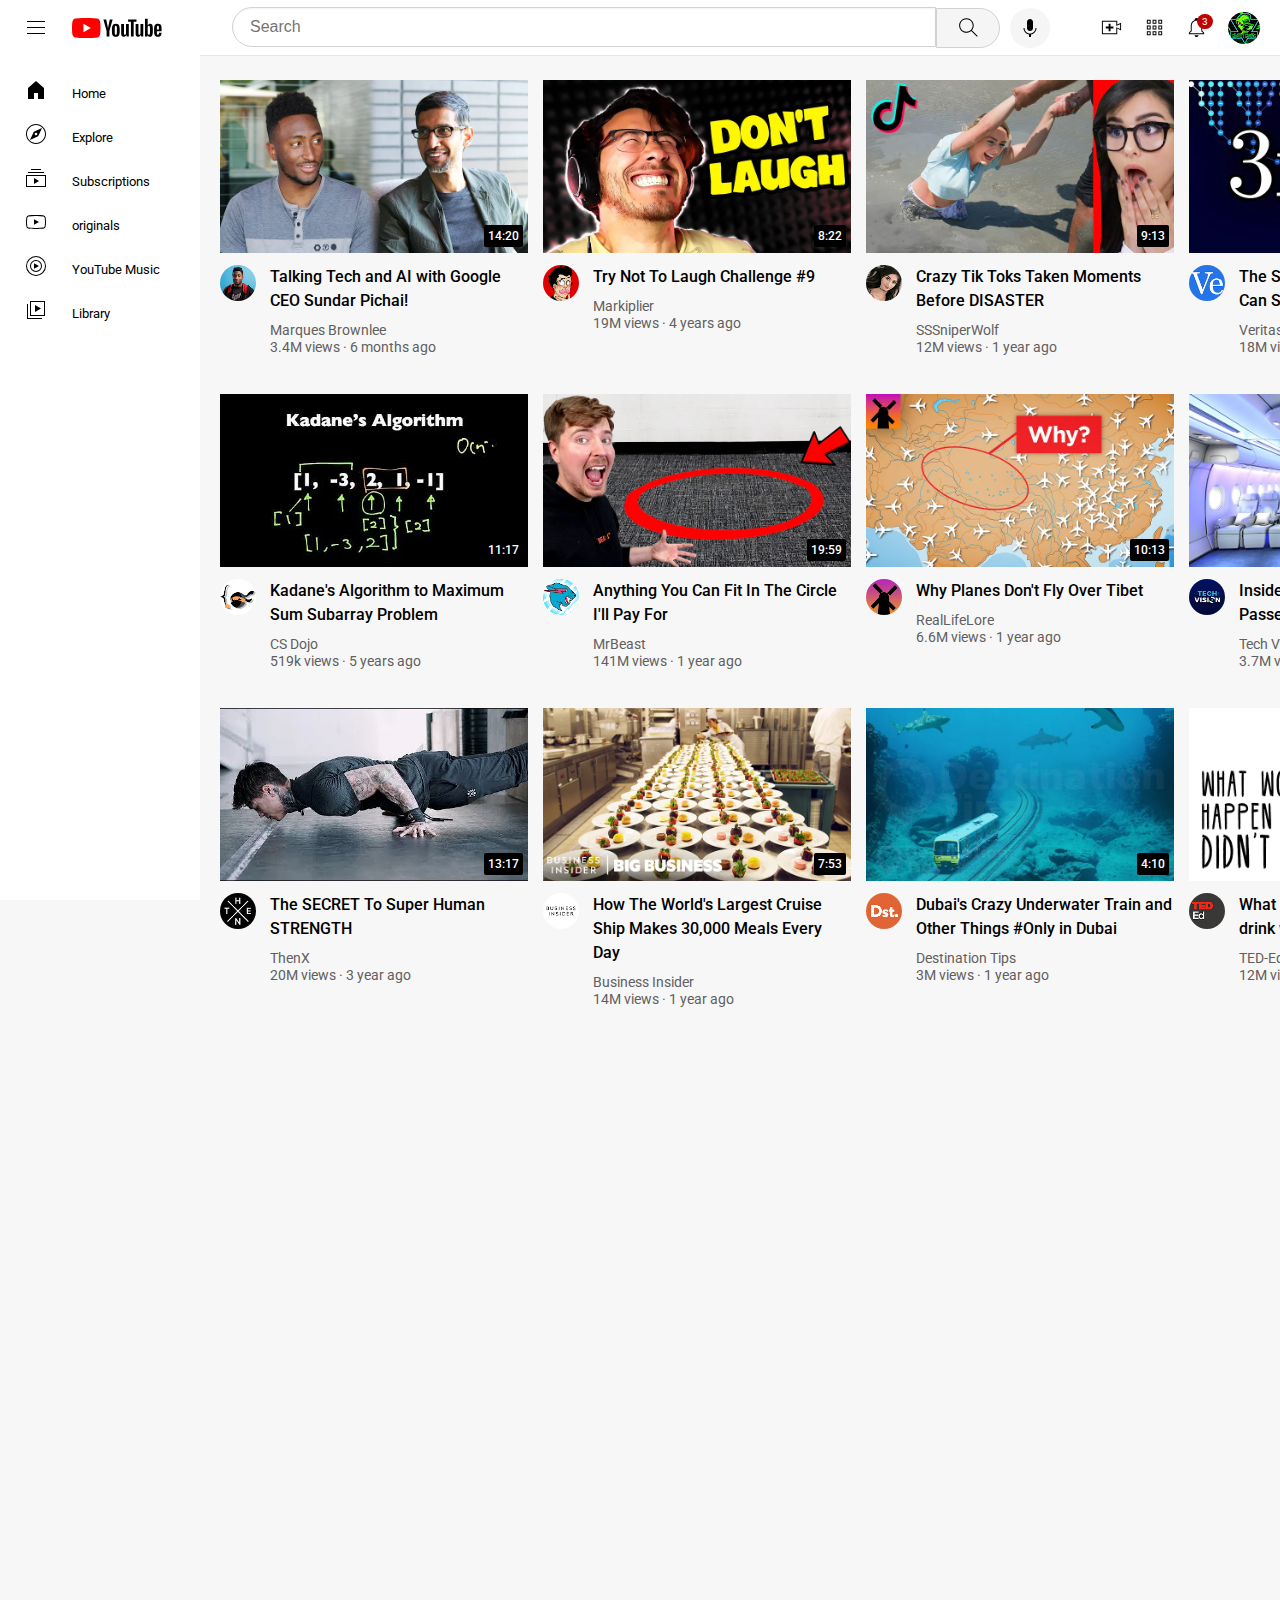
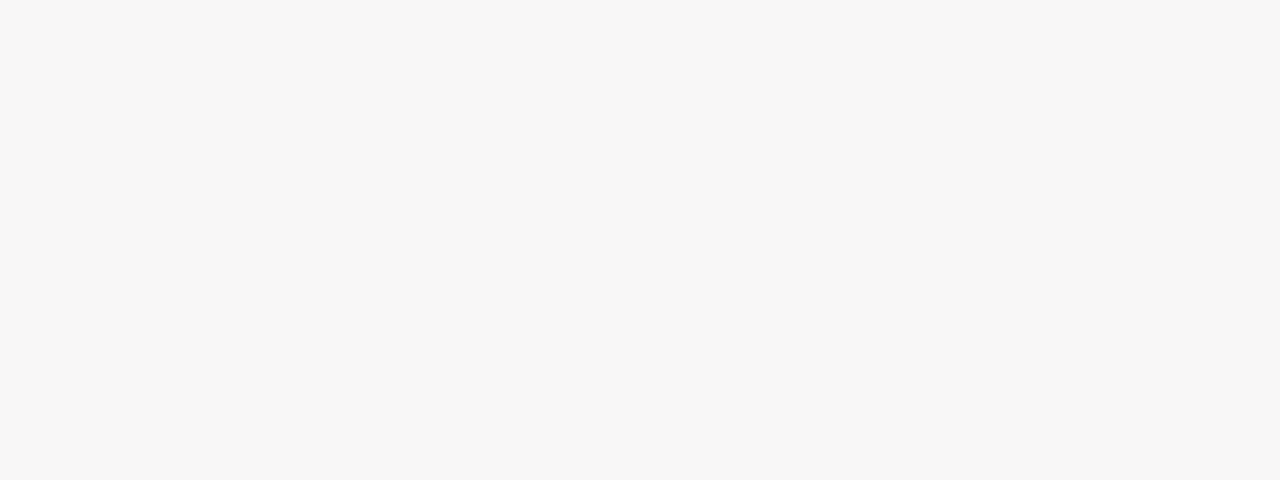
==== Youtube.html @ 6beac02d "Add files via upload" ====
<!DOCTYPE html>
<html lang="en">
  <head>
    <link rel="preconnect" href="https://fonts.googleapis.com" />
    <link rel="preconnect" href="https://fonts.gstatic.com" crossorigin />
    <link
      href="https://fonts.googleapis.com/css2?family=Montserrat:ital,wght@0,500;1,500&family=Roboto:wght@400;500;700&display=swap"
      rel="stylesheet"
    />
    <meta charset="UTF-8" />
    <meta name="viewport" content="width=device-width, initial-scale=1.0" />
    <title>Youtube.com clone</title>
    <link rel="stylesheet" href="Youtube-general.css" />
    <link rel="stylesheet" href="Youtube.css" />
    <link rel="stylesheet" href="Youtube-header.css" />
    <link rel="stylesheet" href="Side-bar.css" />
  </head>


  <body>
    <div class="header">
      <div class="left-section">
        <img
          class="hamburger-menue"
          src="Youtube header icon/hamburger-menu.svg"
        />
        <img class="youtube-logo" src="Youtube header icon/youtube-logo.svg" />
      </div>


      <div class="middle-section">
        <input class="search-bar" type="text" placeholder="Search" />
        <button class="search-button">
          <img class="search-icon" src="Youtube header icon/search.svg" />
          <div class="Tooltip">Search</div>
        </button>
        <button class="voice-search-button">
          <img
            class="voice-icon"
            src="Youtube header icon/voice-search-icon.svg"
          />
          <div class="Tooltip">Search with your voice</div>
        </button>
      </div>


      <div class="right-section">
        <div class="upload-icon-container">
          <img class="upload-icon" src="Youtube header icon/upload.svg" />
          <div class="Tooltip">Create</div>
        </div>
        <div class="youtube-apps-icon-container">
          <img
            class="youtube-apps-icon"
            src="Youtube header icon/youtube-apps.svg"
          />
          <div class="Tooltip">YouTube apps</div>
        </div>

        <div class="notification-icon-container">
          <div class="notification-icon-container1">
            <img
              class="notification-icon"
              src="Youtube header icon/notifications.svg"
            />
            <div class="Tooltip">Notifications</div>
          </div>
          <div class="notification-count">3</div>
        </div>
        <img
          class="channel-icon"
          src="Youtube header icon/my channel icon.jpg"
        />
      </div>
    </div>


    <nav class="sidebar">
      <div class="sidebar-link">
        <img class="sidebar-icon" src="Youtube sidebar icon/home.svg" />
        <div>Home</div>
      </div>
      <div class="sidebar-link">
        <img class="sidebar-icon" src="Youtube sidebar icon/explore.svg" />
        <div>Explore</div>
      </div>
      <div class="sidebar-link">
        <img
          class="sidebar-icon"
          src="Youtube sidebar icon/subscriptions.svg"
        />
        <div>Subscriptions</div>
      </div>
      <div class="sidebar-link">
        <img class="sidebar-icon" src="Youtube sidebar icon/originals.svg" />
        <div>originals</div>
      </div>
      <div class="sidebar-link">
        <img
          class="sidebar-icon"
          src="Youtube sidebar icon/youtube-music.svg"
        />
        <div>YouTube Music</div>
      </div>
      <div class="sidebar-link">
        <img class="sidebar-icon" src="Youtube sidebar icon/library.svg" />
        <div>Library</div>
      </div>
    </nav>

<main>
  <section class="video-grid">
    <div class="video-preview">
      <div class="thumbnail-row">
        <a
          href="https://www.youtube.com/watch?v=n2RNcPRtAiY"
          target="_blank"
          class="video-title-link"
        >
          <img class="thumbnail" src="Thumbnails/thumbnail-1.webp" />
        </a>
        <div class="video-time">14:20</div>
      </div>
      <div class="video-info-grid">
        <div class="channel-picture">
          <a
          href="https://www.youtube.com/c/mkbhd"
          target="_blank"
          class="video-title-link">
          <img
            class="profile-picture"
            src="Channel profile picture/channel-1.jpeg"
          />
          </a>
        </div>
        <div class="video-info">
          <a
            href="https://www.youtube.com/watch?v=n2RNcPRtAiY"
            target="_blank"
            class="video-title-link"
            ><p class="video-title">
              Talking Tech and AI with Google CEO Sundar Pichai!
            </p>
          </a>
          <p class="video-author">Marques Brownlee</p>
          <p class="video-stats">3.4M views &centerdot; 6 months ago</p>
        </div>
      </div>
    </div>
  


    <div class="video-preview">
      <div class="thumbnail-row">
        <a href="https://www.youtube.com/watch?v=mP0RAo9SKZk" target="_blank" class="video-title-link">
          <img class="thumbnail" src="Thumbnails/thumbnail-2.webp " />
        </a>
        <div class="video-time">8:22</div>
      </div>
      <div class="video-info-grid">
        <div class="channel-picture">
          <a href="https://www.youtube.com/c/markiplier" target="_blank">
          <img
            class="profile-picture"
            src="Channel profile picture/channel-2.jpeg"
          />
          </a>
        </div>
        <div class="video-info">
          <a href="https://www.youtube.com/watch?v=mP0RAo9SKZk" target="_blank" class="video-title-link">
            <p class="video-title">Try Not To Laugh Challenge #9</p>
          </a>
          <p class="video-author">Markiplier</p>
          <p class="video-stats">19M views &centerdot; 4 years ago</p>
        </div>
      </div>
    </div>


    <div class="video-preview">
      <div class="thumbnail-row">
        <a href="https://www.youtube.com/watch?v=FgjPQQeTh1w" target="_blank" class="video-title-link">
          <img class="thumbnail" src="Thumbnails/thumbnail-3.webp" />
        </a>
        <div class="video-time">9:13</div>
      </div>
      <div class="video-info-grid">
        <div class="channel-picture">
          <a href="https://www.youtube.com/user/SSSniperWolf" target="_blank">
          <img
            class="profile-picture"
            src="Channel profile picture/channel-3.jpeg"
          />
          </a>
        </div>
        <div class="video-info">
          <a href="https://www.youtube.com/watch?v=FgjPQQeTh1w" target="_blank" class="video-title-link">
            <p class="video-title">
              Crazy Tik Toks Taken Moments Before DISASTER
            </p>
          </a>
          <p class="video-author">SSSniperWolf</p>
          <p class="video-stats">12M views &centerdot; 1 year ago</p>
        </div>
      </div>
    </div>


    <div class="video-preview">
      <div class="thumbnail-row">
        <a href="https://www.youtube.com/watch?v=094y1Z2wpJg" target="_blank" class="video-title-link">
          <img class="thumbnail" src="Thumbnails/thumbnail-4.webp " />
        </a>
        <div class="video-time">22:09</div>
      </div>
      <div class="video-info-grid">
        <div class="channel-picture">
          <a href="https://www.youtube.com/c/veritasium" target="_blank">
          <img
            class="profile-picture"
            src="Channel profile picture/channel-4.jpeg"
          />
          </a>
        </div>
        <div class="video-info">
          <a href="https://www.youtube.com/watch?v=094y1Z2wpJg" target="_blank" class="video-title-link">
            <p class="video-title">
              The Simplest Math Problem No One Can Solve - Collatz Conjecture
            </p>
          </a>
          <p class="video-author">Veritasium</p>
          <p class="video-stats">18M views &centerdot; 4 months ago</p>
        </div>
      </div>
    </div>


    <div class="video-preview">
      <div class="thumbnail-row">
        <a href="https://www.youtube.com/watch?v=86CQq3pKSUw" target="_blank" class="video-title-link">
          <img class="thumbnail" src="Thumbnails/thumbnail-5.webp" />
        </a>
        <div class="video-time">11:17</div>
      </div>
      <div class="video-info-grid">
        <div class="channel-picture">
          <a href="https://www.youtube.com/c/CSDojo" target="_blank">
          <img
            class="profile-picture"
            src="Channel profile picture/channel-5.jpeg"
          />
        </a>
        </div>
        <div class="video-info">
          <a href="https://www.youtube.com/watch?v=86CQq3pKSUw" target="_blank" class="video-title-link">
            <p class="video-title">
              Kadane's Algorithm to Maximum Sum Subarray Problem
            </p>
          </a>
          <p class="video-author">CS Dojo</p>
          <p class="video-stats">519k views &centerdot; 5 years ago</p>
        </div>
      </div>
    </div>


    <div class="video-preview">
      <div class="thumbnail-row">
        <a href="https://www.youtube.com/watch?v=yXWw0_UfSFg" target="_blank" class="video-title-link">
          <img class="thumbnail" src="Thumbnails/thumbnail-6.webp " />
        </a>
        <div class="video-time">19:59</div>
      </div>
      <div class="video-info-grid">
        <div class="channel-picture">
          <a href="https://www.youtube.com/c/MrBeast6000" target="_blank">
          <img
            class="profile-picture"
            src="Channel profile picture/channel-6.jpeg"
          />
        </a>
        </div>
        <div class="video-info">
          <a href="https://www.youtube.com/watch?v=yXWw0_UfSFg" target="_blank" class="video-title-link">
            <p class="video-title">
              Anything You Can Fit In The Circle I'll Pay For
            </p>
          </a>
          <p class="video-author">MrBeast</p>
          <p class="video-stats">141M views &centerdot; 1 year ago</p>
        </div>
      </div>
    </div>


    <div class="video-preview">
      <div class="thumbnail-row">
        <a href="https://www.youtube.com/watch?v=fNVa1qMbF9Y" target="_blank" class="video-title-link">
          <img class="thumbnail" src="Thumbnails/thumbnail-7.webp " />
        </a>
        <div class="video-time">10:13</div>
      </div>
      <div class="video-info-grid">
        <div class="channel-picture">
          <a href="https://www.youtube.com/channel/UCP5tjEmvPItGyLhmjdwP7Ww" target="_blank">
          <img
            class="profile-picture"
            src="Channel profile picture/channel-7.jpeg"
          />
        </a>
        </div>
        <div class="video-info">
          <a href="https://www.youtube.com/watch?v=fNVa1qMbF9Y" target="_blank" class="video-title-link">
            <p class="video-title">Why Planes Don't Fly Over Tibet</p>
          </a>
          <p class="video-author">RealLifeLore</p>
          <p class="video-stats">6.6M views &centerdot; 1 year ago</p>
        </div>
      </div>
    </div>


    <div class="video-preview">
      <div class="thumbnail-row">
        <a href="https://www.youtube.com/watch?v=lFm4EM1juls" target="_blank" class="video-title-link">
          <img class="thumbnail" src="Thumbnails/thumbnail-8.webp " />
        </a>
        <div class="video-time">7:12</div>
      </div>
      <div class="video-info-grid">
        <div class="channel-picture">
          <a href="https://www.youtube.com/channel/UCHAK6CyegY22Zj2GWrcaIxg" target="_blank">
          <img
            class="profile-picture"
            src="Channel profile picture/channel-8.jpeg"
          />
        </a>
        </div>
        <div class="video-info">
          <a href="https://www.youtube.com/watch?v=lFm4EM1juls" target="_blank" class="video-title-link">
            <p class="video-title">
              Inside The World's Biggest Passenger Plane
            </p>
          </a>
          <p class="video-author">Tech Vision</p>
          <p class="video-stats">3.7M views &centerdot; 10 months ago</p>
        </div>
      </div>
    </div>


    <div class="video-preview">
      <div class="thumbnail-row">
        <a href="https://www.youtube.com/watch?v=ixmxOlcrlUc" target="_blank" class="video-title-link">
          <img class="thumbnail" src="Thumbnails/thumbnail-9.webp " />
        </a>

        <div class="video-time">13:17</div>
      </div>
      <div class="video-info-grid">
        <div class="channel-picture">
          <a href="https://www.youtube.com/c/OFFICIALTHENXSTUDIOS" target="_blank">
          <img
            class="profile-picture"
            src="Channel profile picture/channel-9.jpeg"
          />
        </a>
        </div>
        <div class="video-info">
          <a href="https://www.youtube.com/watch?v=ixmxOlcrlUc" target="_blank" class="video-title-link">
            <p class="video-title">The SECRET To Super Human STRENGTH</p>
          </a>
          <p class="video-author">ThenX</p>
          <p class="video-stats">20M views &centerdot; 3 year ago</p>
        </div>
      </div>
    </div>


    <div class="video-preview">
      <div class="thumbnail-row">
        <a href="https://www.youtube.com/watch?v=R2vXbFp5C9o" target="_blank" class="video-title-link">
          <img class="thumbnail" src="Thumbnails/thumbnail-10.webp " />
        </a>
        <div class="video-time">7:53</div>
      </div>
      <div class="video-info-grid">
        <div class="channel-picture">
          <a href="https://www.youtube.com/user/businessinsider" target="_blank">
          <img class="profile-picture"
            src="Channel profile picture/channel-10.jpeg"
          />
        </a>
        </div>
        <div class="video-info">
          <a href="https://www.youtube.com/watch?v=R2vXbFp5C9o" target="_blank" class="video-title-link">
            <p class="video-title">
              How The World's Largest Cruise Ship Makes 30,000 Meals Every Day
            </p></a
          >
          <p class="video-author">Business Insider</p>
          <p class="video-stats">14M views &centerdot; 1 year ago</p>
        </div>
      </div>
    </div>


    <div class="video-preview">
      <div class="thumbnail-row">
        <a href="https://www.youtube.com/watch?v=0nZuYyXET3s" target="_blank" class="video-title-link">
          <img class="thumbnail" src="Thumbnails/thumbnail-11.webp " />
        </a>
        <div class="video-time">4:10</div>
      </div>
      <div class="video-info-grid">
        <div class="channel-picture">
          <a href="https://www.youtube.com/@Destinationtips" target="_blank">
          <img
            class="profile-picture"
            src="Channel profile picture/channel-11.jpeg"
          />
        </a>
        </div>
        <div class="video-info">
          <a href="https://www.youtube.com/watch?v=0nZuYyXET3s" target="_blank" class="video-title-link">
            <p class="video-title">
              Dubai's Crazy Underwater Train and Other Things #Only in Dubai
            </p>
          </a>
          <p class="video-author">Destination Tips</p>
          <p class="video-stats">3M views &centerdot; 1 year ago</p>
        </div>
      </div>
    </div>


    <div class="video-preview">
      <div class="thumbnail-row">
        <a href=https://www.youtube.com/watch?v=9iMGFqMmUFs" target="_blank" class="video-title-link">
          <img class="thumbnail" src="Thumbnails/thumbnail-12.webp " />
        </a>
        <div class="video-time">4:51</div>
      </div>
      <div class="video-info-grid">
        <div class="channel-picture">
          <a href="https://www.youtube.com/@TEDEd" target="_blank">
          <img
            class="profile-picture"
            src="Channel profile picture/channel-12.jpeg"
          />
        </a>
        </div>
        <div class="video-info">
          <a href="https://www.youtube.com/watch?v=9iMGFqMmUFs" target="_blank" class="video-title-link">
            <p class="video-title">
              What would happen if you didn't drink water? - Mia Nacamulli
            </p>
          </a>
          <p class="video-author">TED-Ed</p>
          <p class="video-stats">12M views &centerdot; 5 years ago</p>
        </div>
      </div>
      </div>
  </section>
  </main>
  </body>
</html>
---- Youtube-general.css ----
p {
  margin-top: 0;
  margin-bottom: 0;
}
body {
  height: 2000px;
  margin: 0;
  padding-top: 80px;
  padding-left: 96px;
  padding-right: 24px;
  background-color: rgb(248, 247, 247);
  font-family: roboto, arial;
}
@media (min-width: 1200px) {
 body{
  padding-left:220px;
 }
}
---- Youtube.css ----
div {
  font-family: Roboto, arial;
}
.thumbnail {
  width: 100%;
}
.video-info {
  width: 258px;
}
.video-title {
  margin-top: 0;
  font-size: 14px;
  font-weight: 500;
  line-height: 20px;
  margin-bottom: 10px;
}
.video-author,
.video-stats {
  margin-top: 3px;
  font-size: 12px;
  color: rgb(96, 96, 96);
  line-height: 14px;
}
@media (min-width:1000px){
  .video-title{
   font-size:16px;
   line-height:24px;
  }
}
@media (min-width:1000px){
  .video-author,
  .video-stats{
    font-size:14px;
  }
}
.video-info-grid {
  display: grid;
  grid-template-columns: 50px 1fr;
}
.profile-picture {
  border-radius: 18px;
  width: 36px;
}
.thumbnail-row {
  position: relative;
  margin-bottom: 8px;
}
.video-grid {
  display: grid;
  grid-template-columns: 1fr 1fr 1fr;
  row-gap: 40px;
  column-gap: 15px;
}
@media (max-width: 800px){
  .video-grid{
    grid-template-columns:1fr 1fr;
  }
}
@media(min-width:801px) and (max-width:999px){
  .video-grid{
    grid-template-columns:1fr 1fr 1fr;
  }
}
@media(min-width:1000px){
  .video-grid{
    grid-template-columns:1fr 1fr 1fr 1fr;
  }
}

.hamburger-menue {
  margin-left: 24px;
  margin-right: 24px;
  height: 24px;
}
.youtube-logo {
  height: 20px;
}

.search-icon {
  height: 25px;
}
.search-button {
  border-width: 1px;
  border-color: rgb(211, 209, 209);
  border-style: solid;
  background-color: whitesmoke;
  height: 40px;
  width: 64px;
  margin: 0;
  border-radius: 0 40px 40px 0;
  cursor: pointer;
  position: relative;
}
.search-button .Tooltip,
.voice-search-button .Tooltip,
.upload-icon-container .Tooltip,
.youtube-apps-icon-container .Tooltip,
.notification-icon-container1 .Tooltip {
  position: absolute;
  background-color: rgba(0, 0, 0, 0.5);
  color: white;
  padding-top: 8px;
  padding-bottom: 8px;
  padding-left: 8px;
  padding-right: 8px;
  font-size: 12px;
  bottom: -35px;
  border-radius: 3px;
  opacity: 0;
  transition: opacity 0.15s;
  pointer-events: none;
  white-space: nowrap;
  z-index: 1080;
}
.search-button,
.voice-search-button,
.upload-icon-container,
.youtube-apps-icon-container,
.notification-icon-container1 {
  position: relative;
  display: flex;
  justify-content: center;
  align-items: center;
}
.search-button:hover .Tooltip,
.voice-search-button:hover .Tooltip,
.upload-icon-container:hover .Tooltip,
.youtube-apps-icon-container:hover .Tooltip,
.notification-icon-container1:hover .Tooltip {
  opacity: 1;
}
.voice-search-button {
  width: 40px;
  height: 40px;
  margin-left: 10px;
  background-color: whitesmoke;
  border: none;
  border-radius: 20px;
  cursor: pointer;
}
.voice-icon {
  height: 24px;
}
.upload-icon {
  height: 23px;
}
.youtube-apps-icon {
  height: 23px;
}
.notification-icon {
  width: 23px;
}
.channel-icon {
  height: 32px;
  border-radius: 16px;
}
.search-bar {
  flex: 1;
  margin-top: -1px;
  height: 36px;
  font-size: 16px;
  padding-left: 17px;
  border:1px solid rgb(211, 209, 209);
  border-radius: 40px 0 0 40px;
  box-shadow: inset 0px 1px 2px rgba(0, 0, 0, 0.05);
  width: 0;
}
.serach-bar::placeholder {
  font-size: 16px;
}
.video-time {
  position: absolute;
  background-color: black;
  color: white;
  border-radius: 2px;
  right: 5px;
  bottom: 10px;
  font-size: 12px;
 padding:4px;
  align-items: center;
  font-weight: 500;
}
.video-title-link{
   text-decoration: none;
   color:black;
}
---- Youtube-header.css ----
.header{
  height:55px;
  display:flex;
  flex-direction:row;
  justify-content:space-between;
  position:fixed;
  top:0;
  left:0;
  right:0;
  background-color:white;
  border-bottom-width:1px;
  border-bottom-color:rgb(230, 228, 228);
  border-bottom-style:solid;
  z-index:100;
  cursor:pointer;
}
.left-section{
  align-items:center;
  display:flex;
  flex-shrink:0;
}
.middle-section{
  margin-left:70px;
  margin-right:30px;
  display:flex;
  align-items:center;
  flex:1;
  width:500px;
}
.right-section{
  width:200px;
   display:flex;
   align-items: center;
   justify-content:space-evenly;
   flex-shrink:0;
}
.notification-icon-container{
  position:relative;
}
.notification-count{
 position:absolute;
 top:-2px;
 right:-5px;
 background-color:rgb(193, 2, 2);
 color:white;
 font-size:10px;
 padding-left:5px;
 padding-right:5px;
 padding-top:2px;
 padding-bottom:2px;
border-radius:10px;
 
}
---- Side-bar.css ----
@media (max-width:1200px){
  .sidebar {
    position: fixed;
    top: 55px;
    bottom: 0;
    left: 0;
    background-color: white;
    width: 74px;
    padding-top: 5px;
    z-index: 100;
    cursor:pointer;
  }
  
  .sidebar-link {
    display: flex;
    flex-direction: column;
    align-items: center;
    justify-content: center;
    height: 74px;
  }
  .sidebar-link:hover {
    background-color: rgb(240, 239, 239);
  }
  .sidebar-link img {
    width: 23px;
  }
  .sidebar-link div {
    font-size: 10px;
    margin-top: 6px;
  }
}

@media (min-width:1200.1px){
  .sidebar {
    position: fixed;
    top: 55px;
    bottom: 0;
    left: 0;
    background-color: white;
    width: 200px;
    padding-top: 13px;
    z-index: 200;
    cursor:pointer;
  }
  
  .sidebar-link {
    display: flex;
    align-items: center;
    padding:10px 24px;
  }
  .sidebar-link:hover {
    background-color: rgb(240, 239, 239);
  }
  .sidebar-link img {
    height:24px;
    margin-right:24px;
  }
  .sidebar-link div {
    font-size: 13px;
    margin-top: 6px;
  }
}
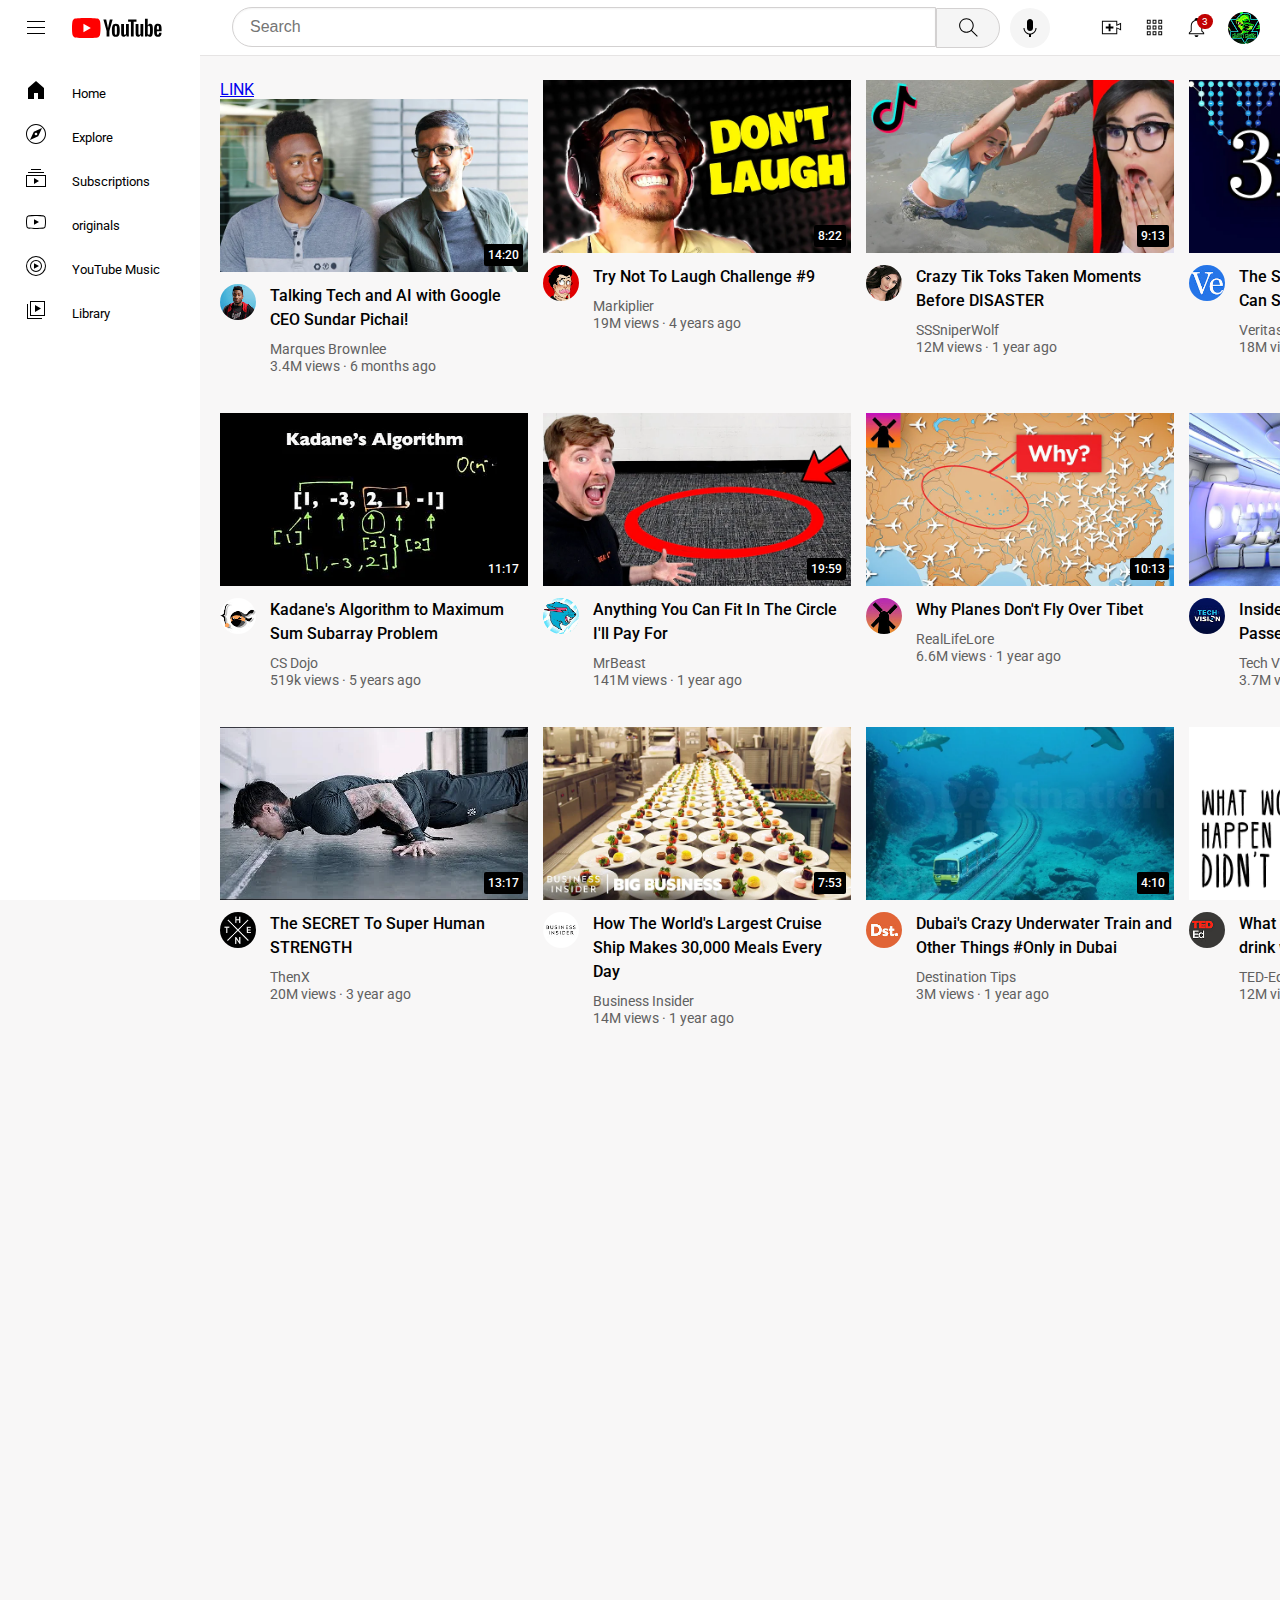
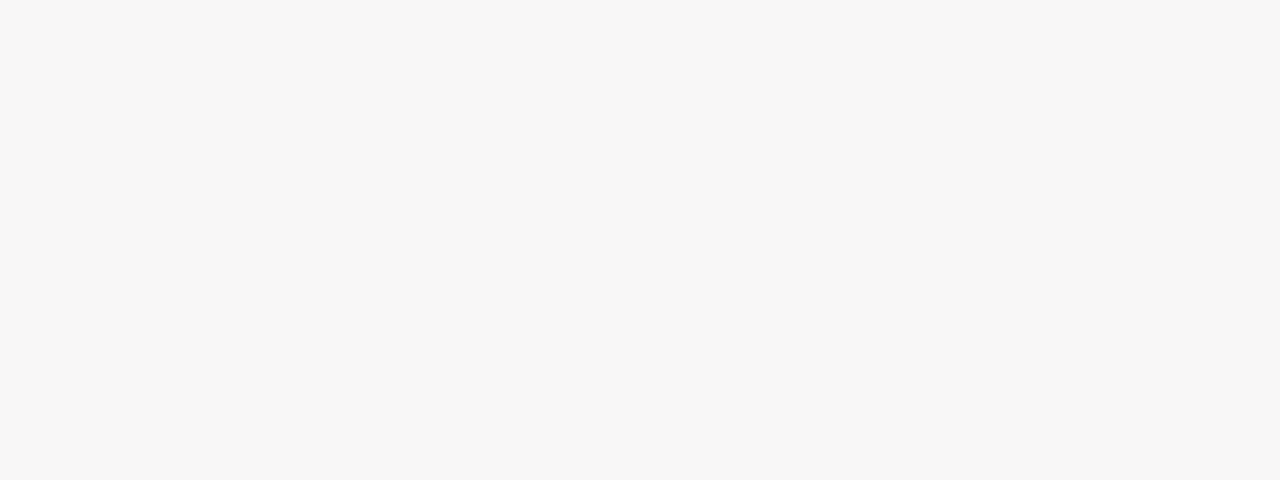
==== commit ee348b97: "Add files via upload" ====
--- a/Youtube.html
+++ b/Youtube.html
@@ -14,6 +14,7 @@
     <link rel="stylesheet" href="Youtube.css" />
     <link rel="stylesheet" href="Youtube-header.css" />
     <link rel="stylesheet" href="Side-bar.css" />
+    <link rel="stylesheet" href="new-HTML-File.html">
   </head>
 
 
@@ -112,6 +113,7 @@
   <section class="video-grid">
     <div class="video-preview">
       <div class="thumbnail-row">
+        <a class="link" href="new-HTML-File.html">LINK</a>
         <a
           href="https://www.youtube.com/watch?v=n2RNcPRtAiY"
           target="_blank"
